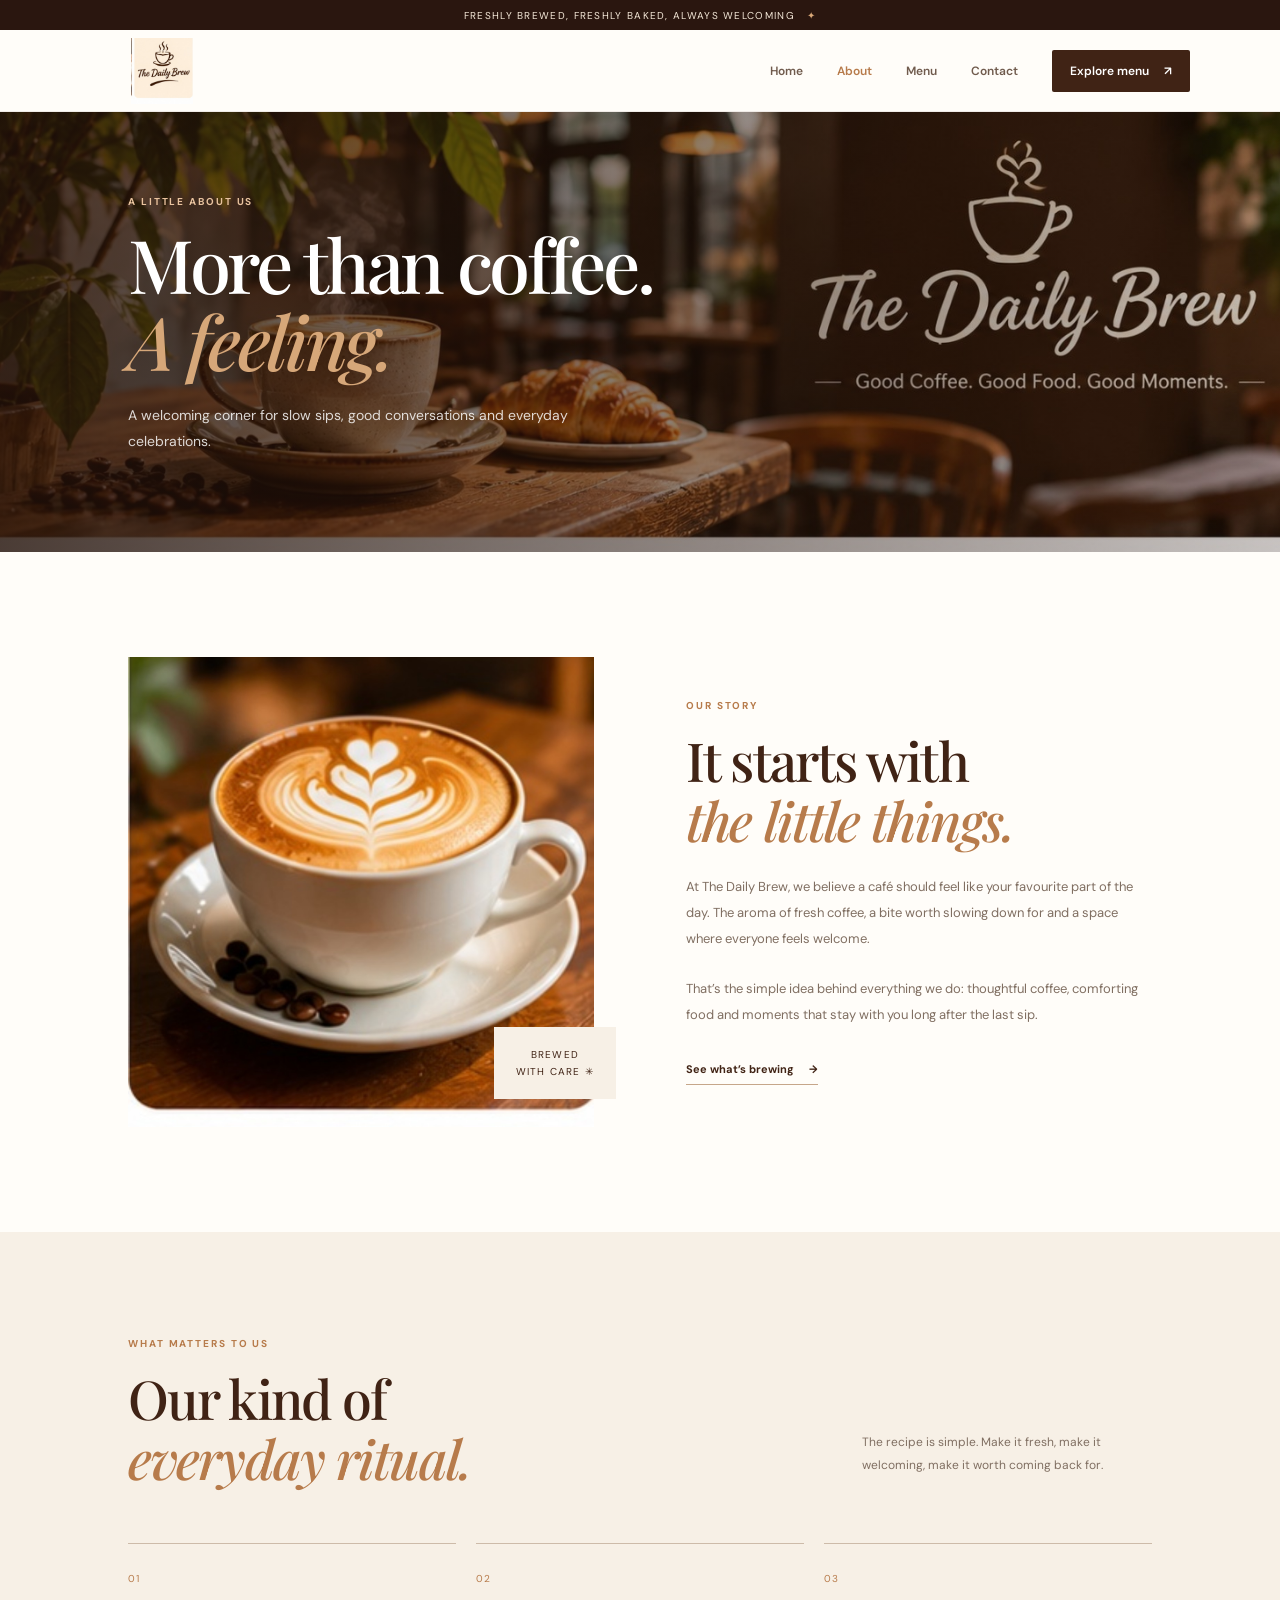
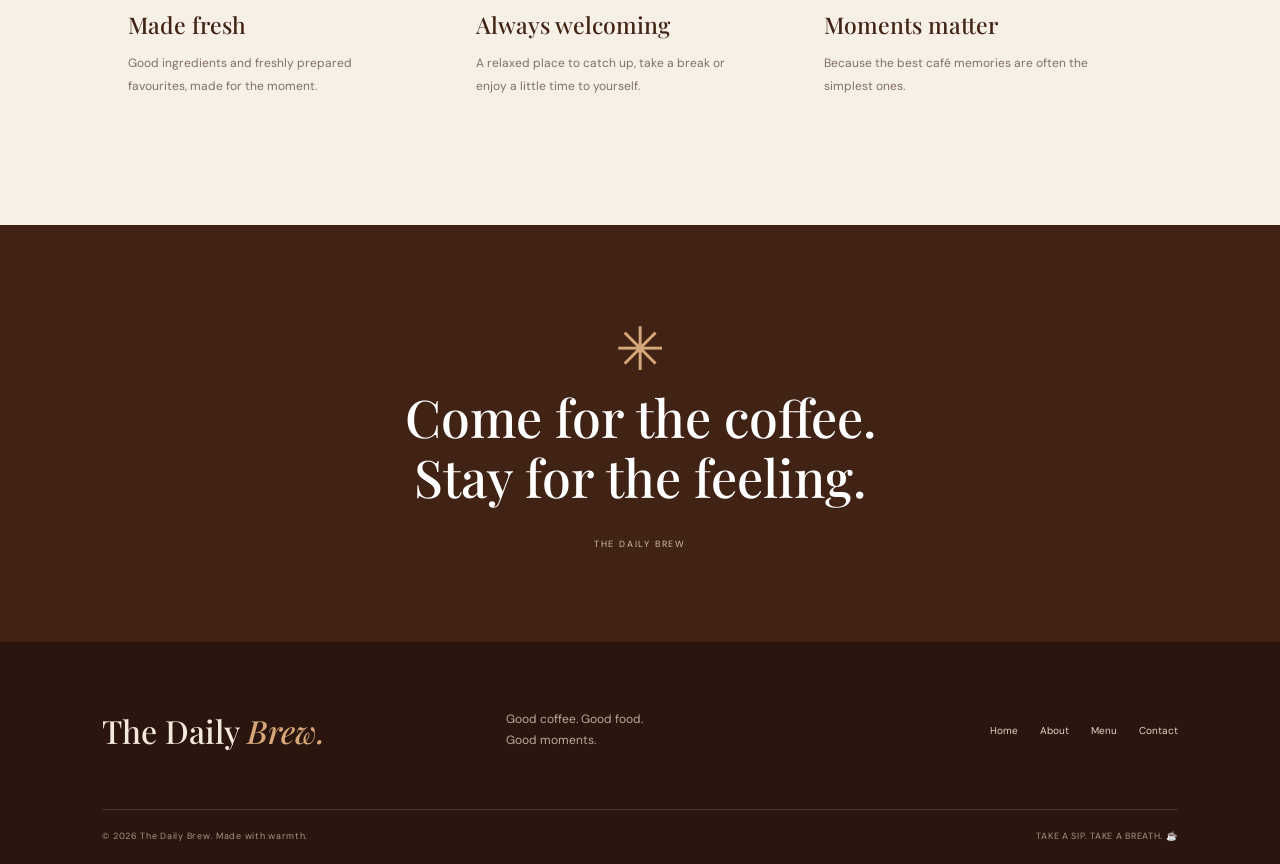
==== about.html @ 39c6dc49 "Add files via upload" ====
<!DOCTYPE html>
<html lang="en">
<head><meta charset="UTF-8"><meta name="viewport" content="width=device-width, initial-scale=1.0"><meta name="description" content="The story behind The Daily Brew."><title>Our Story | The Daily Brew</title><link rel="preconnect" href="https://fonts.googleapis.com"><link rel="preconnect" href="https://fonts.gstatic.com" crossorigin><link href="https://fonts.googleapis.com/css2?family=DM+Sans:wght@400;500;600;700&family=Playfair+Display:wght@500;600;700&display=swap" rel="stylesheet"><link rel="stylesheet" href="style.css"></head>
<body>
<div class="announcement">Freshly brewed, freshly baked, always welcoming <span>✦</span></div>
<header class="site-header"><a class="brand" href="index.html"><img src="assets/logo.jpg" alt="The Daily Brew logo"></a><button class="menu-toggle" aria-label="Open navigation" aria-expanded="false"><span></span><span></span></button><nav class="main-nav" aria-label="Main navigation"><a href="index.html">Home</a><a class="active" href="about.html">About</a><a href="menu.html">Menu</a><a href="contact.html">Contact</a><a class="nav-cta" href="menu.html">Explore menu <span>↗</span></a></nav></header>
<main>
  <section class="page-hero about-hero"><div class="page-hero-content reveal"><p class="eyebrow light">A LITTLE ABOUT US</p><h1>More than coffee.<br><em>A feeling.</em></h1><p>A welcoming corner for slow sips, good conversations and everyday celebrations.</p></div></section>
  <section class="story-layout section-pad"><div class="story-image reveal"><img src="assets/cappuccino.jpg" alt="A freshly prepared cappuccino"><span class="photo-stamp">BREWED<br>WITH CARE ✳</span></div><div class="story-copy reveal"><p class="eyebrow">OUR STORY</p><h2>It starts with<br><em>the little things.</em></h2><p>At The Daily Brew, we believe a café should feel like your favourite part of the day. The aroma of fresh coffee, a bite worth slowing down for and a space where everyone feels welcome.</p><p>That’s the simple idea behind everything we do: thoughtful coffee, comforting food and moments that stay with you long after the last sip.</p><a class="text-link" href="menu.html">See what’s brewing <span>→</span></a></div></section>
  <section class="values-section section-pad"><div class="section-heading"><div><p class="eyebrow">WHAT MATTERS TO US</p><h2>Our kind of<br><em>everyday ritual.</em></h2></div><p class="heading-note">The recipe is simple. Make it fresh, make it welcoming, make it worth coming back for.</p></div><div class="values-grid"><article class="value-card"><span>01</span><h3>Made fresh</h3><p>Good ingredients and freshly prepared favourites, made for the moment.</p></article><article class="value-card"><span>02</span><h3>Always welcoming</h3><p>A relaxed place to catch up, take a break or enjoy a little time to yourself.</p></article><article class="value-card"><span>03</span><h3>Moments matter</h3><p>Because the best café memories are often the simplest ones.</p></article></div></section>
  <section class="quote-band"><div class="quote-inner reveal"><span class="quote-symbol">✳</span><p>Come for the coffee.<br>Stay for the feeling.</p><span class="quote-caption">THE DAILY BREW</span></div></section>
</main>
<footer class="site-footer"><div class="footer-main"><a class="footer-brand" href="index.html">The Daily <em>Brew.</em></a><p>Good coffee. Good food.<br>Good moments.</p><div class="footer-links"><a href="index.html">Home</a><a href="about.html">About</a><a href="menu.html">Menu</a><a href="contact.html">Contact</a></div></div><div class="footer-bottom"><span>© <span id="year"></span> The Daily Brew. Made with warmth.</span><span>TAKE A SIP. TAKE A BREATH. ☕</span></div></footer><script src="script.js"></script></body></html>
---- style.css ----
/* THE DAILY BREW | shared styles */
:root{--coffee:#402315;--espresso:#2a160f;--brown:#6f422b;--caramel:#b77b4b;--cream:#f7f0e6;--paper:#fffdf9;--muted:#8c7a6d;--line:#e9dfd3;--serif:"Playfair Display",Georgia,serif;--sans:"DM Sans",Arial,sans-serif}
*{box-sizing:border-box}html{scroll-behavior:smooth}body{margin:0;background:var(--paper);color:var(--coffee);font-family:var(--sans);-webkit-font-smoothing:antialiased}a{color:inherit;text-decoration:none}img{display:block;max-width:100%}.announcement{height:30px;background:var(--espresso);color:#f5e9d9;display:flex;justify-content:center;align-items:center;gap:12px;font-size:10px;letter-spacing:.13em;text-transform:uppercase}.announcement span{color:#d9a878}
.site-header{height:82px;padding:0 7%;display:flex;align-items:center;justify-content:space-between;background:var(--paper);position:sticky;top:0;z-index:20;border-bottom:1px solid rgba(64,35,21,.08)}.brand img{width:145px;height:66px;object-fit:contain}.main-nav{display:flex;align-items:center;gap:34px}.main-nav>a{font-size:12px;font-weight:600;color:#705b4d;transition:color .2s}.main-nav>a:hover,.main-nav>a.active{color:var(--caramel)}.main-nav .nav-cta{background:var(--coffee);color:white;padding:13px 18px;border-radius:2px}.nav-cta span,.button span{padding-left:12px}.menu-toggle{display:none}
.hero{min-height:610px;height:min(730px,76vw);position:relative;display:flex;align-items:center;overflow:hidden;background:var(--espresso)}.hero-image{position:absolute;inset:0;width:100%;height:100%;object-fit:cover;object-position:center}.hero-shade{position:absolute;inset:0;background:linear-gradient(90deg,rgba(28,14,8,.82) 0%,rgba(28,14,8,.58) 43%,rgba(28,14,8,.05) 100%)}.hero-content{position:relative;color:white;width:min(620px,85%);margin-left:10%;padding:70px 0}.eyebrow{font-size:10px;letter-spacing:.19em;font-weight:700;color:var(--caramel);margin:0 0 18px}.eyebrow.light{color:#e9c39f}.hero h1,.page-hero h1{font:500 clamp(48px,6.7vw,88px)/1.04 var(--serif);letter-spacing:-.045em;margin:0 0 22px}.hero h1 em,.page-hero h1 em,.intro h2 em,.section-heading h2 em,.story-copy h2 em,.values-section h2 em,.visit-strip h2 em,.menu-intro h2 em,.menu-cta h2 em,.contact-copy h2 em{font-weight:500;color:#d6a779}.hero-content>p:not(.eyebrow),.page-hero-content>p:not(.eyebrow){max-width:440px;color:rgba(255,255,255,.82);font-size:14px;line-height:1.9}.hero-actions{display:flex;align-items:center;gap:28px;margin-top:32px}.button{display:inline-flex;align-items:center;justify-content:center;padding:16px 22px;font:700 11px var(--sans);letter-spacing:.04em;border:0;cursor:pointer;transition:transform .25s,background .25s}.button:hover{transform:translateY(-3px)}.button-light{background:var(--cream);color:var(--coffee)}.button-dark{background:var(--coffee);color:white}.text-link{font-size:11px;font-weight:700;border-bottom:1px solid #c6a68a;padding-bottom:8px}.text-link span{padding-left:12px}.light-link{color:white;border-color:rgba(255,255,255,.5)}.hero-note{position:absolute;bottom:30px;right:7%;display:flex;align-items:center;gap:12px;color:#f5e9d9;font-size:9px;letter-spacing:.16em}.note-line{width:34px;height:1px;background:#d6a779}
.section-pad{padding:105px 10%}.intro{display:grid;grid-template-columns:.55fr 1.2fr 1fr;gap:40px;align-items:center;background:var(--cream)}.intro-mark{font-size:9px;letter-spacing:.16em;color:var(--muted);align-self:start}.intro-mark span{display:block;font-size:32px;color:var(--caramel);margin-top:16px}.intro h2,.section-heading h2,.story-copy h2,.values-section h2,.visit-strip h2,.menu-intro h2,.contact-copy h2{font:500 clamp(36px,4.2vw,54px)/1.12 var(--serif);letter-spacing:-.035em;margin:0}.intro h2 em,.section-heading h2 em,.story-copy h2 em,.values-section h2 em,.visit-strip h2 em,.menu-intro h2 em,.contact-copy h2 em{color:var(--caramel)}.intro-text{font-size:13px;line-height:2;color:#806f62;max-width:340px}
.featured{background:var(--paper)}.section-heading{display:flex;justify-content:space-between;align-items:end;margin-bottom:44px}.section-heading .text-link{margin-bottom:8px}.feature-grid{display:grid;grid-template-columns:repeat(3,1fr);gap:24px}.feature-card{display:block}.feature-image{height:300px;position:relative;overflow:hidden;background:var(--cream)}.feature-image img{width:100%;height:100%;object-fit:cover;transition:transform .7s cubic-bezier(.2,.7,.2,1)}.feature-card:hover .feature-image img{transform:scale(1.06)}.image-tag{position:absolute;left:15px;bottom:15px;background:var(--paper);padding:9px 11px;font-size:8px;letter-spacing:.14em}.feature-meta{display:flex;justify-content:space-between;align-items:center;margin-top:18px}.feature-meta h3{font:500 21px var(--serif);margin:0}.feature-meta span{color:var(--caramel)}.feature-card>p{font-size:11px;color:var(--muted);line-height:1.7;margin:8px 0}
.quote-band{background:var(--coffee);color:white;text-align:center;padding:90px 20px}.quote-inner{max-width:600px;margin:auto}.quote-symbol{font:60px var(--serif);color:#d6a779;line-height:1}.quote-inner p{font:500 clamp(32px,4.5vw,52px)/1.15 var(--serif);margin:12px 0 24px}.quote-caption{font-size:9px;letter-spacing:.2em;color:#d6bda7}.visit-strip{display:flex;justify-content:space-between;align-items:center;background:var(--cream)}.visit-strip .button{margin-top:18px}
.site-footer{background:var(--espresso);color:#f5e9dc;padding:55px 8% 22px}.footer-main{display:grid;grid-template-columns:1.2fr 1fr 1fr;align-items:center;padding-bottom:45px}.footer-brand{font:500 32px var(--serif)}.footer-brand em{color:#d6a779}.footer-main>p{font-size:12px;line-height:1.8;color:#bda998}.footer-links{display:flex;justify-content:flex-end;gap:22px}.footer-links a{font-size:10px;color:#e3d4c7}.footer-bottom{border-top:1px solid rgba(255,255,255,.15);padding-top:20px;display:flex;justify-content:space-between;color:#a99382;font-size:9px;letter-spacing:.08em}
.page-hero{min-height:440px;display:flex;align-items:center;position:relative;background-size:cover;background-position:center}.page-hero:before{content:"";position:absolute;inset:0;background:linear-gradient(90deg,rgba(35,17,9,.82),rgba(35,17,9,.25))}.about-hero{background-image:url("assets/hero-banner.jpg")}.menu-hero{background-image:url("assets/iced-coffee.jpg");background-position:center 48%}.contact-hero{background-image:url("assets/hero-banner.jpg");background-position:center 62%}.page-hero-content{position:relative;margin-left:10%;padding:65px 0;color:white}.page-hero h1{font-size:clamp(48px,6vw,74px)}.page-hero-content>p:not(.eyebrow){max-width:440px}
.story-layout{display:grid;grid-template-columns:1fr 1fr;gap:9%;align-items:center}.story-image{height:470px;position:relative}.story-image img{width:100%;height:100%;object-fit:cover}.photo-stamp{position:absolute;right:-22px;bottom:28px;background:var(--cream);padding:19px 22px;font-size:10px;line-height:1.7;letter-spacing:.12em;text-align:center}.story-copy>p:not(.eyebrow){font-size:13px;line-height:2;color:#806f62;margin:24px 0}.story-copy .text-link{display:inline-block;margin-top:10px}.values-section{background:var(--cream)}.heading-note{max-width:290px;color:#806f62;font-size:12px;line-height:1.9}.values-grid{display:grid;grid-template-columns:repeat(3,1fr);gap:20px;margin-top:55px}.value-card{border-top:1px solid #cdbba9;padding:22px 12px 10px 0}.value-card>span{font-size:10px;color:var(--caramel);letter-spacing:.1em}.value-card h3{font:500 23px var(--serif);margin:22px 0 10px}.value-card p{font-size:12px;color:#806f62;line-height:1.9;max-width:270px}
.menu-section{background:var(--paper)}.menu-intro{display:flex;justify-content:space-between;align-items:end}.menu-filters{display:flex;gap:9px;flex-wrap:wrap;margin:45px 0 28px}.filter-btn{border:1px solid var(--line);background:transparent;color:#806f62;padding:11px 16px;font:600 10px var(--sans);cursor:pointer;transition:.2s}.filter-btn:hover,.filter-btn.active{background:var(--coffee);border-color:var(--coffee);color:white}.menu-grid{display:grid;grid-template-columns:repeat(2,1fr);gap:28px}.menu-card{display:grid;grid-template-columns:42% 1fr;background:var(--cream);min-height:190px;transition:transform .25s,opacity .25s}.menu-card:hover{transform:translateY(-4px)}.menu-card img{width:100%;height:100%;min-height:190px;object-fit:cover}.menu-card-body{padding:24px 20px;align-self:center}.menu-card-title{display:flex;justify-content:space-between;gap:12px;align-items:start}.menu-card-title h3{font:500 19px var(--serif);margin:0}.menu-card-title span{font-size:12px;font-weight:700;color:var(--caramel);white-space:nowrap}.menu-card-body p{font-size:11px;line-height:1.8;color:#806f62}.menu-card-body small{font-size:8px;letter-spacing:.14em;color:var(--caramel)}.menu-card.hidden{display:none}.menu-disclaimer{font-size:10px;color:#988779;margin-top:28px}.menu-cta{background:var(--coffee);color:white;text-align:center;padding:85px 20px}.menu-cta h2{font:500 clamp(38px,5vw,58px)/1.12 var(--serif);margin:0 0 28px}.menu-cta h2 em{color:#d6a779}
.contact-layout{display:grid;grid-template-columns:1fr 1fr;gap:10%;align-items:start}.contact-copy>p:not(.eyebrow){font-size:13px;line-height:1.9;color:#806f62;max-width:390px;margin:24px 0 32px}.contact-detail{display:flex;gap:16px;align-items:flex-start;margin:24px 0}.detail-icon{width:38px;height:38px;display:grid;place-items:center;background:var(--cream);color:var(--caramel);font-size:18px}.contact-detail small{font-size:8px;letter-spacing:.15em;color:var(--caramel);font-weight:700}.contact-detail p,.contact-detail a{display:block;font-size:12px;line-height:1.8;color:var(--coffee);margin:5px 0}.contact-form{background:var(--cream);padding:36px}.contact-form h3{font:500 27px var(--serif);margin:0 0 24px}.contact-form label{display:block;font-size:10px;font-weight:700;margin:18px 0 8px}.contact-form input,.contact-form textarea{width:100%;border:1px solid #e2d4c5;background:var(--paper);padding:13px;font:12px var(--sans);color:var(--coffee);outline:none;resize:vertical}.contact-form input:focus,.contact-form textarea:focus{border-color:var(--caramel)}.contact-form button{margin-top:20px}.form-note{font-size:9px;line-height:1.7;color:#8c7a6d}
.reveal{opacity:0;transform:translateY(22px);transition:opacity .7s ease,transform .7s ease}.reveal.visible{opacity:1;transform:translateY(0)}
@media(max-width:800px){.site-header{height:70px;padding:0 6%}.brand img{width:125px;height:58px}.menu-toggle{display:flex;flex-direction:column;gap:5px;border:0;background:none;padding:10px;z-index:22}.menu-toggle span{width:23px;height:2px;background:var(--coffee);transition:.2s}.main-nav{display:none;position:absolute;top:70px;left:0;right:0;background:var(--paper);padding:22px 7% 28px;box-shadow:0 15px 25px rgba(40,20,10,.08);flex-direction:column;align-items:stretch;gap:20px}.main-nav.open{display:flex}.main-nav .nav-cta{text-align:center}.hero{height:690px;min-height:580px}.hero-image{object-position:57% center}.hero-shade{background:linear-gradient(90deg,rgba(28,14,8,.83),rgba(28,14,8,.38))}.hero-content{margin-left:7%;width:86%}.hero-note{right:7%;font-size:8px}.section-pad{padding:75px 7%}.intro{grid-template-columns:1fr;gap:20px}.intro-mark span{display:inline;margin-left:10px}.intro-text{margin:0}.feature-grid{grid-template-columns:1fr 1fr}.feature-card:last-child{display:none}.feature-image{height:250px}.footer-main{grid-template-columns:1fr 1fr;gap:20px}.footer-links{grid-column:1/-1;justify-content:flex-start}.story-layout,.contact-layout{gap:45px}.story-image{height:380px}.menu-grid{grid-template-columns:1fr}.menu-card{min-height:175px}.menu-card img{min-height:175px}.values-grid{gap:14px}}
@media(max-width:560px){.announcement{font-size:8px;letter-spacing:.08em}.hero{height:650px}.hero h1{font-size:51px}.hero-actions{align-items:flex-start;flex-direction:column;gap:22px}.hero-note{font-size:7px}.section-pad{padding:65px 6%}.section-heading,.menu-intro{align-items:flex-start;flex-direction:column;gap:22px}.feature-grid{grid-template-columns:1fr}.feature-card:last-child{display:block}.feature-image{height:310px}.visit-strip{align-items:flex-start;flex-direction:column;gap:20px}.footer-main{grid-template-columns:1fr}.footer-links{flex-wrap:wrap;gap:18px}.footer-bottom{gap:12px;flex-direction:column}.page-hero{min-height:390px}.page-hero-content{margin-left:7%;width:86%}.page-hero h1{font-size:49px}.story-layout,.contact-layout{grid-template-columns:1fr}.story-image{height:360px;margin-right:15px}.story-copy{padding-top:5px}.values-grid{grid-template-columns:1fr;gap:12px}.value-card{padding-bottom:20px}.menu-card{grid-template-columns:38% 1fr}.menu-card-body{padding:17px 13px}.menu-card-title h3{font-size:17px}.menu-card-title span{font-size:11px}.contact-form{padding:25px 20px}}
@media(prefers-reduced-motion:reduce){html{scroll-behavior:auto}.reveal{opacity:1;transform:none;transition:none}*{transition-duration:.01ms!important}}
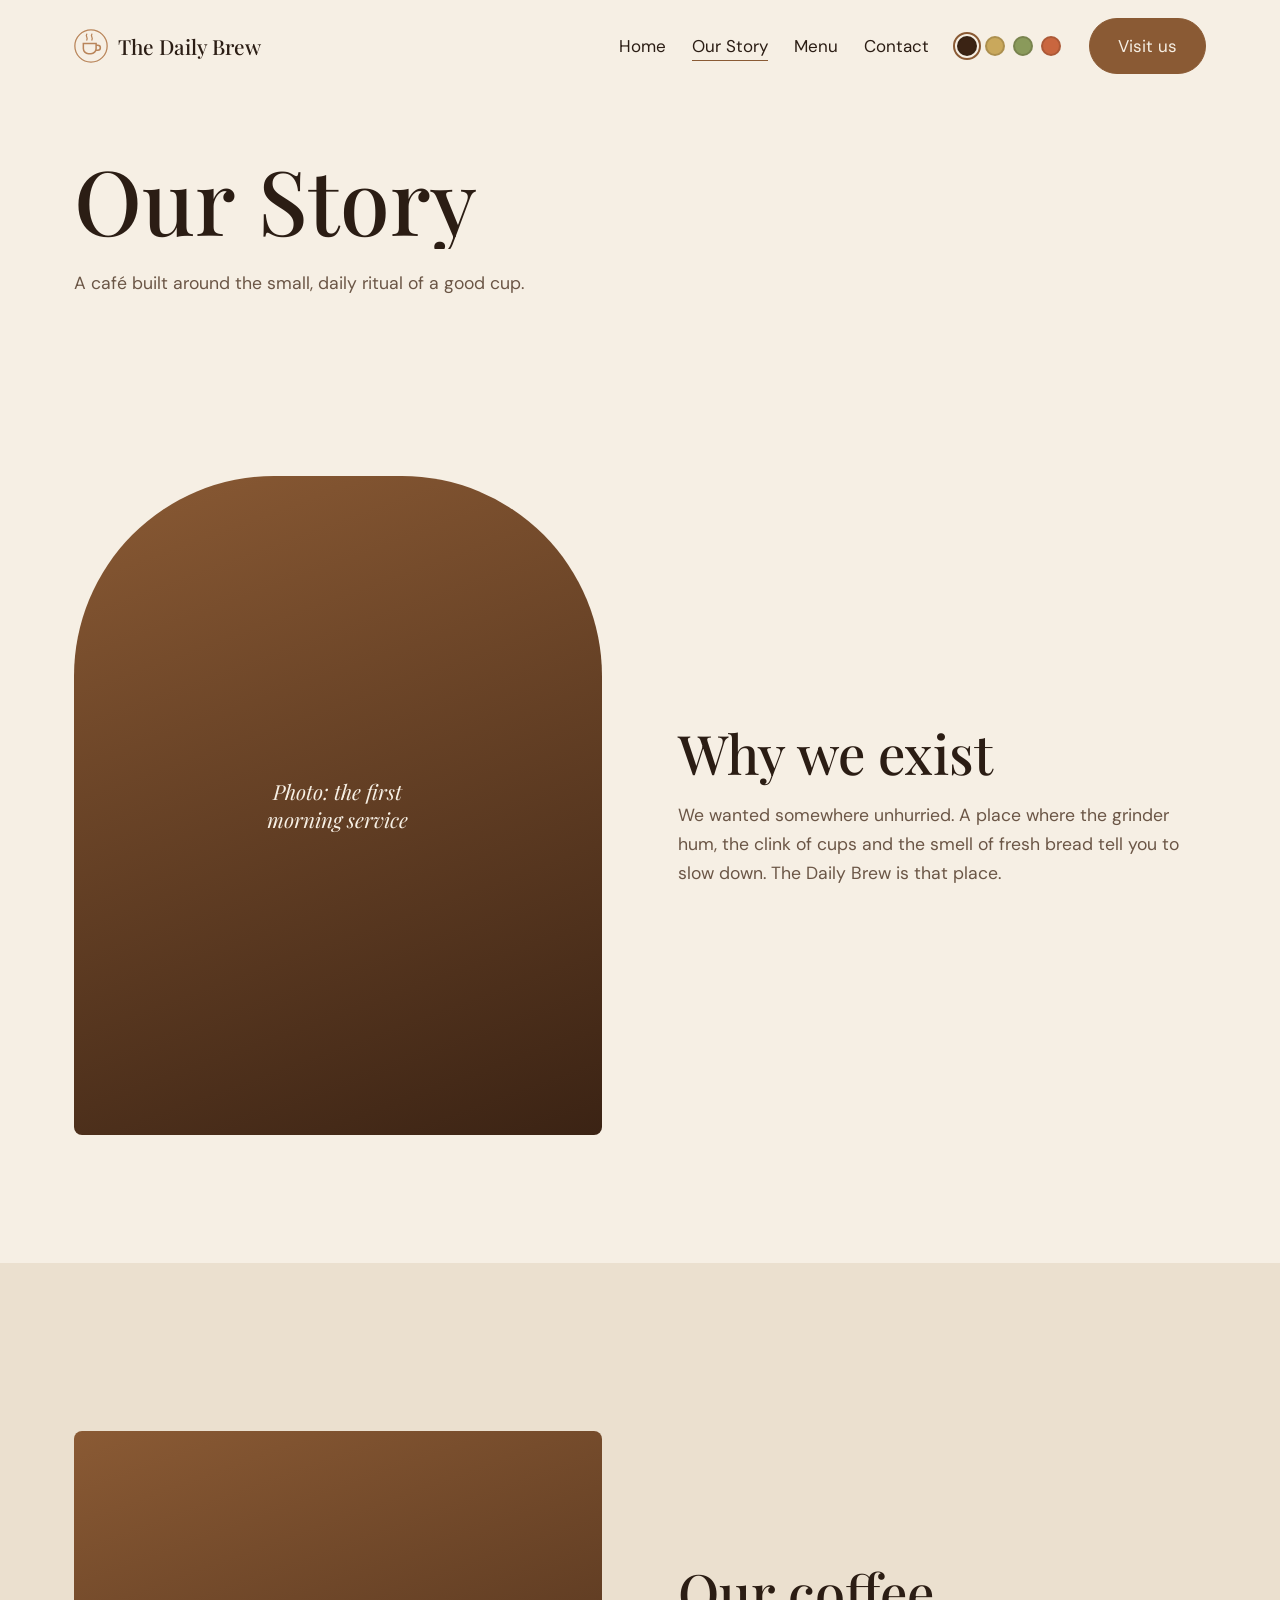
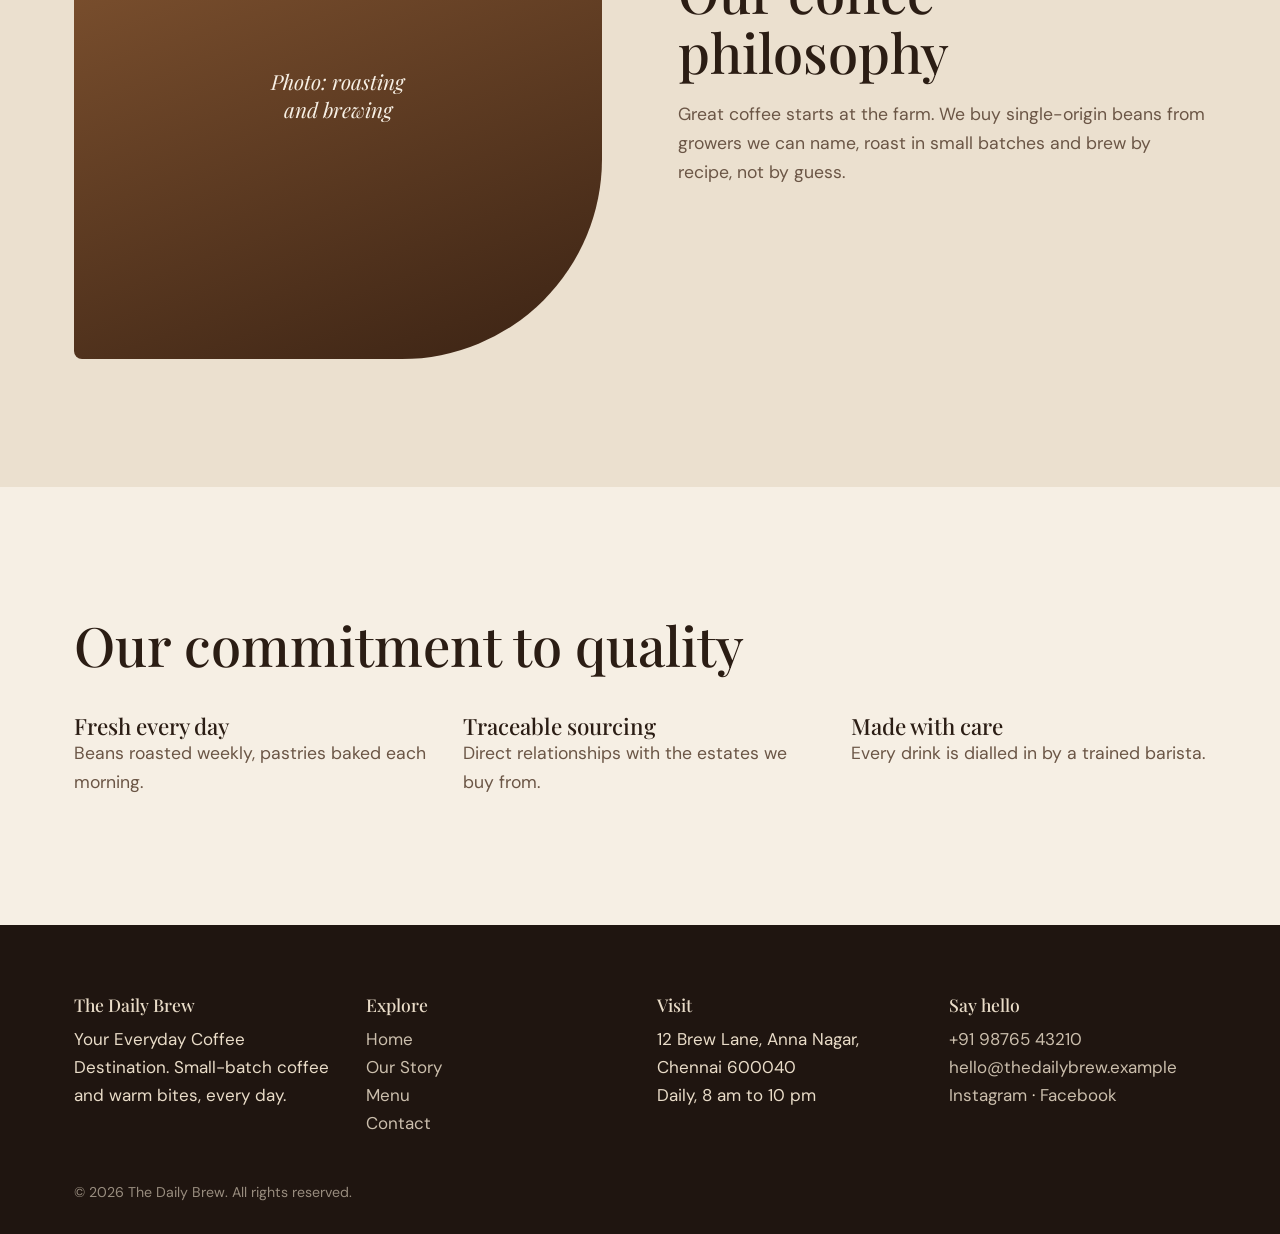
==== commit a7505ea8: "Add files via upload" ====
--- a/about.html
+++ b/about.html
@@ -1,13 +1,6 @@
-<!DOCTYPE html>
-<html lang="en">
-<head><meta charset="UTF-8"><meta name="viewport" content="width=device-width, initial-scale=1.0"><meta name="description" content="The story behind The Daily Brew."><title>Our Story | The Daily Brew</title><link rel="preconnect" href="https://fonts.googleapis.com"><link rel="preconnect" href="https://fonts.gstatic.com" crossorigin><link href="https://fonts.googleapis.com/css2?family=DM+Sans:wght@400;500;600;700&family=Playfair+Display:wght@500;600;700&display=swap" rel="stylesheet"><link rel="stylesheet" href="style.css"></head>
-<body>
-<div class="announcement">Freshly brewed, freshly baked, always welcoming <span>✦</span></div>
-<header class="site-header"><a class="brand" href="index.html"><img src="assets/logo.jpg" alt="The Daily Brew logo"></a><button class="menu-toggle" aria-label="Open navigation" aria-expanded="false"><span></span><span></span></button><nav class="main-nav" aria-label="Main navigation"><a href="index.html">Home</a><a class="active" href="about.html">About</a><a href="menu.html">Menu</a><a href="contact.html">Contact</a><a class="nav-cta" href="menu.html">Explore menu <span>↗</span></a></nav></header>
-<main>
-  <section class="page-hero about-hero"><div class="page-hero-content reveal"><p class="eyebrow light">A LITTLE ABOUT US</p><h1>More than coffee.<br><em>A feeling.</em></h1><p>A welcoming corner for slow sips, good conversations and everyday celebrations.</p></div></section>
-  <section class="story-layout section-pad"><div class="story-image reveal"><img src="assets/cappuccino.jpg" alt="A freshly prepared cappuccino"><span class="photo-stamp">BREWED<br>WITH CARE ✳</span></div><div class="story-copy reveal"><p class="eyebrow">OUR STORY</p><h2>It starts with<br><em>the little things.</em></h2><p>At The Daily Brew, we believe a café should feel like your favourite part of the day. The aroma of fresh coffee, a bite worth slowing down for and a space where everyone feels welcome.</p><p>That’s the simple idea behind everything we do: thoughtful coffee, comforting food and moments that stay with you long after the last sip.</p><a class="text-link" href="menu.html">See what’s brewing <span>→</span></a></div></section>
-  <section class="values-section section-pad"><div class="section-heading"><div><p class="eyebrow">WHAT MATTERS TO US</p><h2>Our kind of<br><em>everyday ritual.</em></h2></div><p class="heading-note">The recipe is simple. Make it fresh, make it welcoming, make it worth coming back for.</p></div><div class="values-grid"><article class="value-card"><span>01</span><h3>Made fresh</h3><p>Good ingredients and freshly prepared favourites, made for the moment.</p></article><article class="value-card"><span>02</span><h3>Always welcoming</h3><p>A relaxed place to catch up, take a break or enjoy a little time to yourself.</p></article><article class="value-card"><span>03</span><h3>Moments matter</h3><p>Because the best café memories are often the simplest ones.</p></article></div></section>
-  <section class="quote-band"><div class="quote-inner reveal"><span class="quote-symbol">✳</span><p>Come for the coffee.<br>Stay for the feeling.</p><span class="quote-caption">THE DAILY BREW</span></div></section>
-</main>
-<footer class="site-footer"><div class="footer-main"><a class="footer-brand" href="index.html">The Daily <em>Brew.</em></a><p>Good coffee. Good food.<br>Good moments.</p><div class="footer-links"><a href="index.html">Home</a><a href="about.html">About</a><a href="menu.html">Menu</a><a href="contact.html">Contact</a></div></div><div class="footer-bottom"><span>© <span id="year"></span> The Daily Brew. Made with warmth.</span><span>TAKE A SIP. TAKE A BREATH. ☕</span></div></footer><script src="script.js"></script></body></html>+<!doctype html><html lang="en" data-theme="espresso"><head><meta charset="utf-8"><meta name="viewport" content="width=device-width,initial-scale=1"><title>Our Story | The Daily Brew</title><meta name="description" content="The story, philosophy and standards behind The Daily Brew."><link rel="icon" href="assets/logo.svg"><link rel="preconnect" href="https://fonts.googleapis.com"><link rel="preconnect" href="https://fonts.gstatic.com" crossorigin><link href="https://fonts.googleapis.com/css2?family=DM+Sans:wght@400;500&family=Playfair+Display:ital,wght@0,500;1,400&display=swap" rel="stylesheet"><link rel="stylesheet" href="style.css"><script>try{document.documentElement.dataset.theme=localStorage.getItem('tdb-theme')||'espresso'}catch(e){}</script></head><body><div id="site-nav"></div><main id="main">
+<section class="page"><div class="wrap"><h1 data-split>Our Story</h1><p class="lead" style="margin-top:20px">A café built around the small, daily ritual of a good cup.</p></div></section>
+<section><div class="wrap split"><div class="ph rv">Photo: the first<br>morning service</div><div class="rv"><h2>Why we exist</h2><p class="lead" style="margin-top:18px">We wanted somewhere unhurried. A place where the grinder hum, the clink of cups and the smell of fresh bread tell you to slow down. The Daily Brew is that place.</p></div></div></section>
+<section class="alt"><div class="wrap split r"><div class="rv"><h2>Our coffee philosophy</h2><p class="lead" style="margin-top:18px">Great coffee starts at the farm. We buy single-origin beans from growers we can name, roast in small batches and brew by recipe, not by guess.</p></div><div class="ph b rv">Photo: roasting<br>and brewing</div></div></section>
+<section><div class="wrap"><h2 class="rv">Our commitment to quality</h2><div class="cols" style="margin-top:40px"><div class="rv"><h3>Fresh every day</h3><p class="lead">Beans roasted weekly, pastries baked each morning.</p></div><div class="rv"><h3>Traceable sourcing</h3><p class="lead">Direct relationships with the estates we buy from.</p></div><div class="rv"><h3>Made with care</h3><p class="lead">Every drink is dialled in by a trained barista.</p></div></div></div></section>
+</main><div id="site-footer"></div><script src="script.js"></script></body></html>
--- a/style.css
+++ b/style.css
@@ -1,17 +1,93 @@
-/* THE DAILY BREW | shared styles */
-:root{--coffee:#402315;--espresso:#2a160f;--brown:#6f422b;--caramel:#b77b4b;--cream:#f7f0e6;--paper:#fffdf9;--muted:#8c7a6d;--line:#e9dfd3;--serif:"Playfair Display",Georgia,serif;--sans:"DM Sans",Arial,sans-serif}
-*{box-sizing:border-box}html{scroll-behavior:smooth}body{margin:0;background:var(--paper);color:var(--coffee);font-family:var(--sans);-webkit-font-smoothing:antialiased}a{color:inherit;text-decoration:none}img{display:block;max-width:100%}.announcement{height:30px;background:var(--espresso);color:#f5e9d9;display:flex;justify-content:center;align-items:center;gap:12px;font-size:10px;letter-spacing:.13em;text-transform:uppercase}.announcement span{color:#d9a878}
-.site-header{height:82px;padding:0 7%;display:flex;align-items:center;justify-content:space-between;background:var(--paper);position:sticky;top:0;z-index:20;border-bottom:1px solid rgba(64,35,21,.08)}.brand img{width:145px;height:66px;object-fit:contain}.main-nav{display:flex;align-items:center;gap:34px}.main-nav>a{font-size:12px;font-weight:600;color:#705b4d;transition:color .2s}.main-nav>a:hover,.main-nav>a.active{color:var(--caramel)}.main-nav .nav-cta{background:var(--coffee);color:white;padding:13px 18px;border-radius:2px}.nav-cta span,.button span{padding-left:12px}.menu-toggle{display:none}
-.hero{min-height:610px;height:min(730px,76vw);position:relative;display:flex;align-items:center;overflow:hidden;background:var(--espresso)}.hero-image{position:absolute;inset:0;width:100%;height:100%;object-fit:cover;object-position:center}.hero-shade{position:absolute;inset:0;background:linear-gradient(90deg,rgba(28,14,8,.82) 0%,rgba(28,14,8,.58) 43%,rgba(28,14,8,.05) 100%)}.hero-content{position:relative;color:white;width:min(620px,85%);margin-left:10%;padding:70px 0}.eyebrow{font-size:10px;letter-spacing:.19em;font-weight:700;color:var(--caramel);margin:0 0 18px}.eyebrow.light{color:#e9c39f}.hero h1,.page-hero h1{font:500 clamp(48px,6.7vw,88px)/1.04 var(--serif);letter-spacing:-.045em;margin:0 0 22px}.hero h1 em,.page-hero h1 em,.intro h2 em,.section-heading h2 em,.story-copy h2 em,.values-section h2 em,.visit-strip h2 em,.menu-intro h2 em,.menu-cta h2 em,.contact-copy h2 em{font-weight:500;color:#d6a779}.hero-content>p:not(.eyebrow),.page-hero-content>p:not(.eyebrow){max-width:440px;color:rgba(255,255,255,.82);font-size:14px;line-height:1.9}.hero-actions{display:flex;align-items:center;gap:28px;margin-top:32px}.button{display:inline-flex;align-items:center;justify-content:center;padding:16px 22px;font:700 11px var(--sans);letter-spacing:.04em;border:0;cursor:pointer;transition:transform .25s,background .25s}.button:hover{transform:translateY(-3px)}.button-light{background:var(--cream);color:var(--coffee)}.button-dark{background:var(--coffee);color:white}.text-link{font-size:11px;font-weight:700;border-bottom:1px solid #c6a68a;padding-bottom:8px}.text-link span{padding-left:12px}.light-link{color:white;border-color:rgba(255,255,255,.5)}.hero-note{position:absolute;bottom:30px;right:7%;display:flex;align-items:center;gap:12px;color:#f5e9d9;font-size:9px;letter-spacing:.16em}.note-line{width:34px;height:1px;background:#d6a779}
-.section-pad{padding:105px 10%}.intro{display:grid;grid-template-columns:.55fr 1.2fr 1fr;gap:40px;align-items:center;background:var(--cream)}.intro-mark{font-size:9px;letter-spacing:.16em;color:var(--muted);align-self:start}.intro-mark span{display:block;font-size:32px;color:var(--caramel);margin-top:16px}.intro h2,.section-heading h2,.story-copy h2,.values-section h2,.visit-strip h2,.menu-intro h2,.contact-copy h2{font:500 clamp(36px,4.2vw,54px)/1.12 var(--serif);letter-spacing:-.035em;margin:0}.intro h2 em,.section-heading h2 em,.story-copy h2 em,.values-section h2 em,.visit-strip h2 em,.menu-intro h2 em,.contact-copy h2 em{color:var(--caramel)}.intro-text{font-size:13px;line-height:2;color:#806f62;max-width:340px}
-.featured{background:var(--paper)}.section-heading{display:flex;justify-content:space-between;align-items:end;margin-bottom:44px}.section-heading .text-link{margin-bottom:8px}.feature-grid{display:grid;grid-template-columns:repeat(3,1fr);gap:24px}.feature-card{display:block}.feature-image{height:300px;position:relative;overflow:hidden;background:var(--cream)}.feature-image img{width:100%;height:100%;object-fit:cover;transition:transform .7s cubic-bezier(.2,.7,.2,1)}.feature-card:hover .feature-image img{transform:scale(1.06)}.image-tag{position:absolute;left:15px;bottom:15px;background:var(--paper);padding:9px 11px;font-size:8px;letter-spacing:.14em}.feature-meta{display:flex;justify-content:space-between;align-items:center;margin-top:18px}.feature-meta h3{font:500 21px var(--serif);margin:0}.feature-meta span{color:var(--caramel)}.feature-card>p{font-size:11px;color:var(--muted);line-height:1.7;margin:8px 0}
-.quote-band{background:var(--coffee);color:white;text-align:center;padding:90px 20px}.quote-inner{max-width:600px;margin:auto}.quote-symbol{font:60px var(--serif);color:#d6a779;line-height:1}.quote-inner p{font:500 clamp(32px,4.5vw,52px)/1.15 var(--serif);margin:12px 0 24px}.quote-caption{font-size:9px;letter-spacing:.2em;color:#d6bda7}.visit-strip{display:flex;justify-content:space-between;align-items:center;background:var(--cream)}.visit-strip .button{margin-top:18px}
-.site-footer{background:var(--espresso);color:#f5e9dc;padding:55px 8% 22px}.footer-main{display:grid;grid-template-columns:1.2fr 1fr 1fr;align-items:center;padding-bottom:45px}.footer-brand{font:500 32px var(--serif)}.footer-brand em{color:#d6a779}.footer-main>p{font-size:12px;line-height:1.8;color:#bda998}.footer-links{display:flex;justify-content:flex-end;gap:22px}.footer-links a{font-size:10px;color:#e3d4c7}.footer-bottom{border-top:1px solid rgba(255,255,255,.15);padding-top:20px;display:flex;justify-content:space-between;color:#a99382;font-size:9px;letter-spacing:.08em}
-.page-hero{min-height:440px;display:flex;align-items:center;position:relative;background-size:cover;background-position:center}.page-hero:before{content:"";position:absolute;inset:0;background:linear-gradient(90deg,rgba(35,17,9,.82),rgba(35,17,9,.25))}.about-hero{background-image:url("assets/hero-banner.jpg")}.menu-hero{background-image:url("assets/iced-coffee.jpg");background-position:center 48%}.contact-hero{background-image:url("assets/hero-banner.jpg");background-position:center 62%}.page-hero-content{position:relative;margin-left:10%;padding:65px 0;color:white}.page-hero h1{font-size:clamp(48px,6vw,74px)}.page-hero-content>p:not(.eyebrow){max-width:440px}
-.story-layout{display:grid;grid-template-columns:1fr 1fr;gap:9%;align-items:center}.story-image{height:470px;position:relative}.story-image img{width:100%;height:100%;object-fit:cover}.photo-stamp{position:absolute;right:-22px;bottom:28px;background:var(--cream);padding:19px 22px;font-size:10px;line-height:1.7;letter-spacing:.12em;text-align:center}.story-copy>p:not(.eyebrow){font-size:13px;line-height:2;color:#806f62;margin:24px 0}.story-copy .text-link{display:inline-block;margin-top:10px}.values-section{background:var(--cream)}.heading-note{max-width:290px;color:#806f62;font-size:12px;line-height:1.9}.values-grid{display:grid;grid-template-columns:repeat(3,1fr);gap:20px;margin-top:55px}.value-card{border-top:1px solid #cdbba9;padding:22px 12px 10px 0}.value-card>span{font-size:10px;color:var(--caramel);letter-spacing:.1em}.value-card h3{font:500 23px var(--serif);margin:22px 0 10px}.value-card p{font-size:12px;color:#806f62;line-height:1.9;max-width:270px}
-.menu-section{background:var(--paper)}.menu-intro{display:flex;justify-content:space-between;align-items:end}.menu-filters{display:flex;gap:9px;flex-wrap:wrap;margin:45px 0 28px}.filter-btn{border:1px solid var(--line);background:transparent;color:#806f62;padding:11px 16px;font:600 10px var(--sans);cursor:pointer;transition:.2s}.filter-btn:hover,.filter-btn.active{background:var(--coffee);border-color:var(--coffee);color:white}.menu-grid{display:grid;grid-template-columns:repeat(2,1fr);gap:28px}.menu-card{display:grid;grid-template-columns:42% 1fr;background:var(--cream);min-height:190px;transition:transform .25s,opacity .25s}.menu-card:hover{transform:translateY(-4px)}.menu-card img{width:100%;height:100%;min-height:190px;object-fit:cover}.menu-card-body{padding:24px 20px;align-self:center}.menu-card-title{display:flex;justify-content:space-between;gap:12px;align-items:start}.menu-card-title h3{font:500 19px var(--serif);margin:0}.menu-card-title span{font-size:12px;font-weight:700;color:var(--caramel);white-space:nowrap}.menu-card-body p{font-size:11px;line-height:1.8;color:#806f62}.menu-card-body small{font-size:8px;letter-spacing:.14em;color:var(--caramel)}.menu-card.hidden{display:none}.menu-disclaimer{font-size:10px;color:#988779;margin-top:28px}.menu-cta{background:var(--coffee);color:white;text-align:center;padding:85px 20px}.menu-cta h2{font:500 clamp(38px,5vw,58px)/1.12 var(--serif);margin:0 0 28px}.menu-cta h2 em{color:#d6a779}
-.contact-layout{display:grid;grid-template-columns:1fr 1fr;gap:10%;align-items:start}.contact-copy>p:not(.eyebrow){font-size:13px;line-height:1.9;color:#806f62;max-width:390px;margin:24px 0 32px}.contact-detail{display:flex;gap:16px;align-items:flex-start;margin:24px 0}.detail-icon{width:38px;height:38px;display:grid;place-items:center;background:var(--cream);color:var(--caramel);font-size:18px}.contact-detail small{font-size:8px;letter-spacing:.15em;color:var(--caramel);font-weight:700}.contact-detail p,.contact-detail a{display:block;font-size:12px;line-height:1.8;color:var(--coffee);margin:5px 0}.contact-form{background:var(--cream);padding:36px}.contact-form h3{font:500 27px var(--serif);margin:0 0 24px}.contact-form label{display:block;font-size:10px;font-weight:700;margin:18px 0 8px}.contact-form input,.contact-form textarea{width:100%;border:1px solid #e2d4c5;background:var(--paper);padding:13px;font:12px var(--sans);color:var(--coffee);outline:none;resize:vertical}.contact-form input:focus,.contact-form textarea:focus{border-color:var(--caramel)}.contact-form button{margin-top:20px}.form-note{font-size:9px;line-height:1.7;color:#8c7a6d}
-.reveal{opacity:0;transform:translateY(22px);transition:opacity .7s ease,transform .7s ease}.reveal.visible{opacity:1;transform:translateY(0)}
-@media(max-width:800px){.site-header{height:70px;padding:0 6%}.brand img{width:125px;height:58px}.menu-toggle{display:flex;flex-direction:column;gap:5px;border:0;background:none;padding:10px;z-index:22}.menu-toggle span{width:23px;height:2px;background:var(--coffee);transition:.2s}.main-nav{display:none;position:absolute;top:70px;left:0;right:0;background:var(--paper);padding:22px 7% 28px;box-shadow:0 15px 25px rgba(40,20,10,.08);flex-direction:column;align-items:stretch;gap:20px}.main-nav.open{display:flex}.main-nav .nav-cta{text-align:center}.hero{height:690px;min-height:580px}.hero-image{object-position:57% center}.hero-shade{background:linear-gradient(90deg,rgba(28,14,8,.83),rgba(28,14,8,.38))}.hero-content{margin-left:7%;width:86%}.hero-note{right:7%;font-size:8px}.section-pad{padding:75px 7%}.intro{grid-template-columns:1fr;gap:20px}.intro-mark span{display:inline;margin-left:10px}.intro-text{margin:0}.feature-grid{grid-template-columns:1fr 1fr}.feature-card:last-child{display:none}.feature-image{height:250px}.footer-main{grid-template-columns:1fr 1fr;gap:20px}.footer-links{grid-column:1/-1;justify-content:flex-start}.story-layout,.contact-layout{gap:45px}.story-image{height:380px}.menu-grid{grid-template-columns:1fr}.menu-card{min-height:175px}.menu-card img{min-height:175px}.values-grid{gap:14px}}
-@media(max-width:560px){.announcement{font-size:8px;letter-spacing:.08em}.hero{height:650px}.hero h1{font-size:51px}.hero-actions{align-items:flex-start;flex-direction:column;gap:22px}.hero-note{font-size:7px}.section-pad{padding:65px 6%}.section-heading,.menu-intro{align-items:flex-start;flex-direction:column;gap:22px}.feature-grid{grid-template-columns:1fr}.feature-card:last-child{display:block}.feature-image{height:310px}.visit-strip{align-items:flex-start;flex-direction:column;gap:20px}.footer-main{grid-template-columns:1fr}.footer-links{flex-wrap:wrap;gap:18px}.footer-bottom{gap:12px;flex-direction:column}.page-hero{min-height:390px}.page-hero-content{margin-left:7%;width:86%}.page-hero h1{font-size:49px}.story-layout,.contact-layout{grid-template-columns:1fr}.story-image{height:360px;margin-right:15px}.story-copy{padding-top:5px}.values-grid{grid-template-columns:1fr;gap:12px}.value-card{padding-bottom:20px}.menu-card{grid-template-columns:38% 1fr}.menu-card-body{padding:17px 13px}.menu-card-title h3{font-size:17px}.menu-card-title span{font-size:11px}.contact-form{padding:25px 20px}}
-@media(prefers-reduced-motion:reduce){html{scroll-behavior:auto}.reveal{opacity:1;transform:none;transition:none}*{transition-duration:.01ms!important}}
+:root{--bg:#f6efe4;--bg2:#ebe0cf;--ink:#2b1d14;--mute:#6b5646;--acc:#8a5a34;--foot:#1f1510;--footink:#e9dcc8;--line:rgba(43,29,20,.18);--cup:#f7f1e8;--cof:#3b2314}
+[data-theme=midnight]{--bg:#121212;--bg2:#1c1b19;--ink:#efe6d2;--mute:#a69c88;--acc:#c9a85c;--foot:#0a0a0a;--footink:#d9cdb5;--line:rgba(239,230,210,.2);--cup:#e8e0d0;--cof:#2a1a10}
+[data-theme=matcha]{--bg:#eef0e2;--bg2:#dde3cb;--ink:#2a3321;--mute:#5a6648;--acc:#6b7a2f;--foot:#232b1b;--footink:#e4e8d3;--line:rgba(42,51,33,.2);--cup:#faf6e8;--cof:#6b7a2f}
+[data-theme=sunset]{--bg:#f8e6d6;--bg2:#f0cdb2;--ink:#4a2418;--mute:#7d4b38;--acc:#b9502b;--foot:#3a1a12;--footink:#f6dfcb;--line:rgba(74,36,24,.2);--cup:#fff3e6;--cof:#4a2418}
+*{box-sizing:border-box;margin:0}html{scroll-behavior:smooth}
+body{font:17px/1.65 'DM Sans',sans-serif;background:var(--bg);color:var(--ink);transition:background .6s,color .6s;overflow-x:hidden}
+body *{transition-property:background-color,color,border-color,fill,stroke;transition-duration:.5s}
+h1,h2,h3{font-family:'Playfair Display',serif;font-weight:500;line-height:1.1}
+h1{font-size:clamp(2.6rem,7vw,5.6rem)}h2{font-size:clamp(2rem,4.5vw,3.4rem)}h3{font-size:1.4rem}
+a{color:inherit}img{max-width:100%;display:block}
+:focus-visible{outline:2px solid var(--acc);outline-offset:3px}
+.wrap{max-width:1180px;margin:auto;padding:0 24px}
+section{padding:clamp(64px,10vw,130px) 0}
+.alt{background:var(--bg2)}
+.lead{color:var(--mute);max-width:54ch;font-size:1.1rem}
+.sk{position:absolute;left:-999px}.sk:focus{left:8px;top:8px;background:var(--bg);padding:8px;z-index:99}
+/* nav */
+header{position:fixed;inset:0 0 auto;z-index:50;padding:18px 0;transition:background .4s,padding .4s,box-shadow .4s}
+header.solid{background:var(--bg);padding:10px 0;border-bottom:1px solid var(--line)}
+nav{display:flex;align-items:center;gap:28px}
+.brand{display:flex;align-items:center;gap:10px;font:500 1.3rem 'Playfair Display',serif;text-decoration:none;margin-right:auto}
+.brand img{width:34px}
+.links{display:flex;gap:26px;list-style:none;padding:0}
+.links a{text-decoration:none;position:relative;padding:4px 0}
+.links a:after{content:"";position:absolute;left:0;bottom:0;height:1px;width:100%;background:var(--acc);transform:scaleX(0);transform-origin:left;transition:transform .35s}
+.links a:hover:after,.links a[aria-current]:after{transform:scaleX(1)}
+.themes{display:flex;gap:8px}.themes button{width:20px;height:20px;border-radius:50%;border:2px solid var(--line);cursor:pointer;padding:0}
+.themes button[aria-pressed=true]{outline:2px solid var(--acc);outline-offset:2px}
+.btn{display:inline-block;padding:13px 28px;border:1px solid var(--acc);background:var(--acc);color:var(--bg);text-decoration:none;border-radius:40px;cursor:pointer;font:inherit;will-change:transform}
+.btn.ghost{background:none;color:var(--ink);border-color:var(--ink)}
+.burger{display:none;background:none;border:0;width:36px;height:36px;cursor:pointer;color:inherit}
+.burger i{display:block;height:2px;background:currentColor;margin:7px 4px;transition:transform .3s,opacity .3s}
+.burger[aria-expanded=true] i:first-child{transform:translateY(4.5px) rotate(45deg)}.burger[aria-expanded=true] i:last-child{transform:translateY(-4.5px) rotate(-45deg)}
+@media(max-width:860px){.burger{display:block}.visit{display:none}
+.links{position:fixed;inset:0 0 auto;top:0;flex-direction:column;background:var(--bg);padding:90px 24px 30px;gap:18px;font-size:1.4rem;clip-path:inset(0 0 100% 0);transition:clip-path .5s;z-index:-1}
+.links.open{clip-path:inset(0)}}
+/* hero */
+.hero{min-height:100svh;display:grid;align-items:center;padding-top:110px;position:relative;overflow:hidden}
+.hero .wrap{display:grid;grid-template-columns:1.1fr .9fr;gap:40px;align-items:center}
+.hero p{margin:24px 0 34px}.cta{display:flex;gap:14px;flex-wrap:wrap}
+.w{display:inline-block;overflow:hidden;vertical-align:top}.w span{display:inline-block;transform:translateY(105%);animation:up .9s cubic-bezier(.2,.8,.2,1) forwards;animation-delay:calc(var(--i)*90ms + .6s)}
+@keyframes up{to{transform:none}}
+.stage{position:relative;aspect-ratio:1;display:grid;place-items:center}
+.glow{position:absolute;inset:8%;border-radius:50%;background:radial-gradient(circle,var(--acc) 0,transparent 68%);opacity:.35;animation:pulse 6s ease-in-out infinite}
+@keyframes pulse{50%{opacity:.5;transform:scale(1.06)}}
+#cup{width:92%;position:relative;transition:transform .2s ease-out;animation:drop 1.4s cubic-bezier(.2,.8,.2,1) .8s both}
+@keyframes drop{from{opacity:0;transform:translateY(-40px)}}
+.steam path{fill:none;stroke:var(--ink);stroke-width:7;stroke-linecap:round;opacity:0;transform-box:fill-box;transform-origin:50% 100%;animation:steam 5s ease-in-out infinite;filter:blur(3px)}
+.steam path:nth-child(2){animation-duration:6.2s;animation-delay:1.1s}.steam path:nth-child(3){animation-duration:5.6s;animation-delay:2.3s}.steam path:nth-child(4){animation-duration:7s;animation-delay:3.2s}
+@keyframes steam{0%{opacity:0;transform:translateY(20px) scale(.7,.5)}25%{opacity:.35}60%{opacity:.2;transform:translate(8px,-30px) scale(1.1,1.2) rotate(4deg)}100%{opacity:0;transform:translate(-10px,-70px) scale(1.4,1.5) rotate(-6deg)}}
+.rip{fill:none;stroke:var(--cup);stroke-width:1.5;transform-box:fill-box;transform-origin:center;animation:rip 4s ease-out infinite;opacity:0}.rip+.rip{animation-delay:2s}
+@keyframes rip{0%{opacity:.6;transform:scale(.2)}100%{opacity:0;transform:scale(1)}}
+.bean{position:absolute;width:14px;height:9px;border-radius:50%;background:var(--cof);border:1px solid var(--acc);animation:fl 9s ease-in-out infinite}
+.bean:after{content:"";position:absolute;left:2px;right:2px;top:50%;height:1px;background:var(--acc)}
+@keyframes fl{50%{transform:translate(14px,-26px) rotate(160deg)}}
+/* content */
+.cols{display:grid;grid-template-columns:repeat(auto-fit,minmax(280px,1fr));gap:34px}
+.split{display:grid;grid-template-columns:1fr 1fr;gap:clamp(30px,6vw,90px);align-items:center}
+.split.r>:first-child{order:2}
+@media(max-width:760px){.hero .wrap,.split{grid-template-columns:1fr}.split.r>:first-child{order:0}}
+.ph{aspect-ratio:4/5;border-radius:200px 200px 8px 8px;background:linear-gradient(160deg,var(--acc),var(--cof));position:relative;overflow:hidden;display:grid;place-items:center;color:var(--bg);font:italic 1.3rem 'Playfair Display',serif;text-align:center;padding:20px}
+.ph.b{border-radius:8px 8px 200px 8px;aspect-ratio:1;margin-top:40px}
+.card{background:var(--bg2);border:1px solid var(--line);border-radius:6px;overflow:hidden;transform-style:preserve-3d;transition:transform .25s ease-out,box-shadow .3s;position:relative}
+.alt .card{background:var(--bg)}
+.card .im{aspect-ratio:4/3;overflow:hidden;background:linear-gradient(135deg,var(--acc),var(--cof));display:grid;place-items:center;font:3.5rem 'Playfair Display',serif;color:var(--bg)}
+.card .im>*{transition:transform .7s;width:100%;height:100%;object-fit:cover}.card:hover .im>*{transform:scale(1.08)}
+.card .tx{padding:20px 22px 24px}.card .row{display:flex;justify-content:space-between;gap:12px;align-items:baseline}
+.card p{color:var(--mute);font-size:.95rem}
+.tag{position:absolute;top:12px;left:12px;background:var(--bg);color:var(--acc);border:1px solid var(--acc);border-radius:20px;padding:2px 12px;font-size:.8rem}
+.price{color:var(--acc);font-weight:500}
+.filters{display:flex;gap:10px;flex-wrap:wrap;margin:30px 0 40px}
+.filters button{background:none;border:1px solid var(--line);color:inherit;border-radius:30px;padding:9px 20px;font:inherit;cursor:pointer;transition:all .3s}
+.filters button[aria-pressed=true]{background:var(--acc);color:var(--bg);border-color:var(--acc)}
+.grid{display:grid;grid-template-columns:repeat(auto-fill,minmax(260px,1fr));gap:26px}
+.grid .card{animation:pop .5s both}@keyframes pop{from{opacity:0;transform:scale(.94)}}
+blockquote{font:italic clamp(1.4rem,3vw,2.1rem)/1.35 'Playfair Display',serif;max-width:28ch}
+cite{display:block;margin-top:14px;font:400 .95rem 'DM Sans';color:var(--mute)}
+.q{display:grid;grid-template-columns:repeat(auto-fit,minmax(300px,1fr));gap:50px}
+.rv{opacity:0;transform:translateY(26px);transition:opacity .9s,transform .9s}.rv.in{opacity:1;transform:none}
+.page{padding-top:150px;padding-bottom:50px}
+form{display:grid;gap:16px}label{font-size:.9rem;color:var(--mute)}
+input,select,textarea{width:100%;font:inherit;padding:13px 14px;background:var(--bg);color:var(--ink);border:1px solid var(--line);border-radius:4px}
+.err{color:#b3261e;font-size:.85rem;min-height:1em;display:block}[data-theme=midnight] .err{color:#ff8a80}
+.ok{border:1px solid var(--acc);padding:26px;border-radius:6px;display:none}
+.map{border:0;width:100%;height:280px;border-radius:6px;margin-top:20px;filter:sepia(.3)}
+footer{background:var(--foot);color:var(--footink);padding:70px 0 30px}
+footer .cols{grid-template-columns:repeat(auto-fit,minmax(200px,1fr))}footer h3{font-size:1.1rem;margin-bottom:10px}footer ul{list-style:none;padding:0}footer a{text-decoration:none;opacity:.85}footer a:hover{opacity:1;text-decoration:underline}
+footer small{display:block;margin-top:44px;opacity:.6}
+#load{position:fixed;inset:0;background:var(--bg);z-index:99;display:grid;place-items:center;transition:opacity .7s,visibility .7s}#load.gone{opacity:0;visibility:hidden}
+#load svg{width:90px;animation:pulse 1.4s infinite}
+#cur{position:fixed;width:14px;height:14px;border:1.5px solid var(--acc);border-radius:50%;pointer-events:none;z-index:98;transition:width .2s,height .2s;left:-20px;top:-20px;translate:-50% -50%}
+@media(hover:none){#cur{display:none}}
+@media(prefers-reduced-motion:reduce){*,*:before,*:after{animation-duration:.01ms!important;animation-iteration-count:1!important;transition-duration:.01ms!important}.w span{transform:none}.rv{opacity:1;transform:none}#cur{display:none}}
